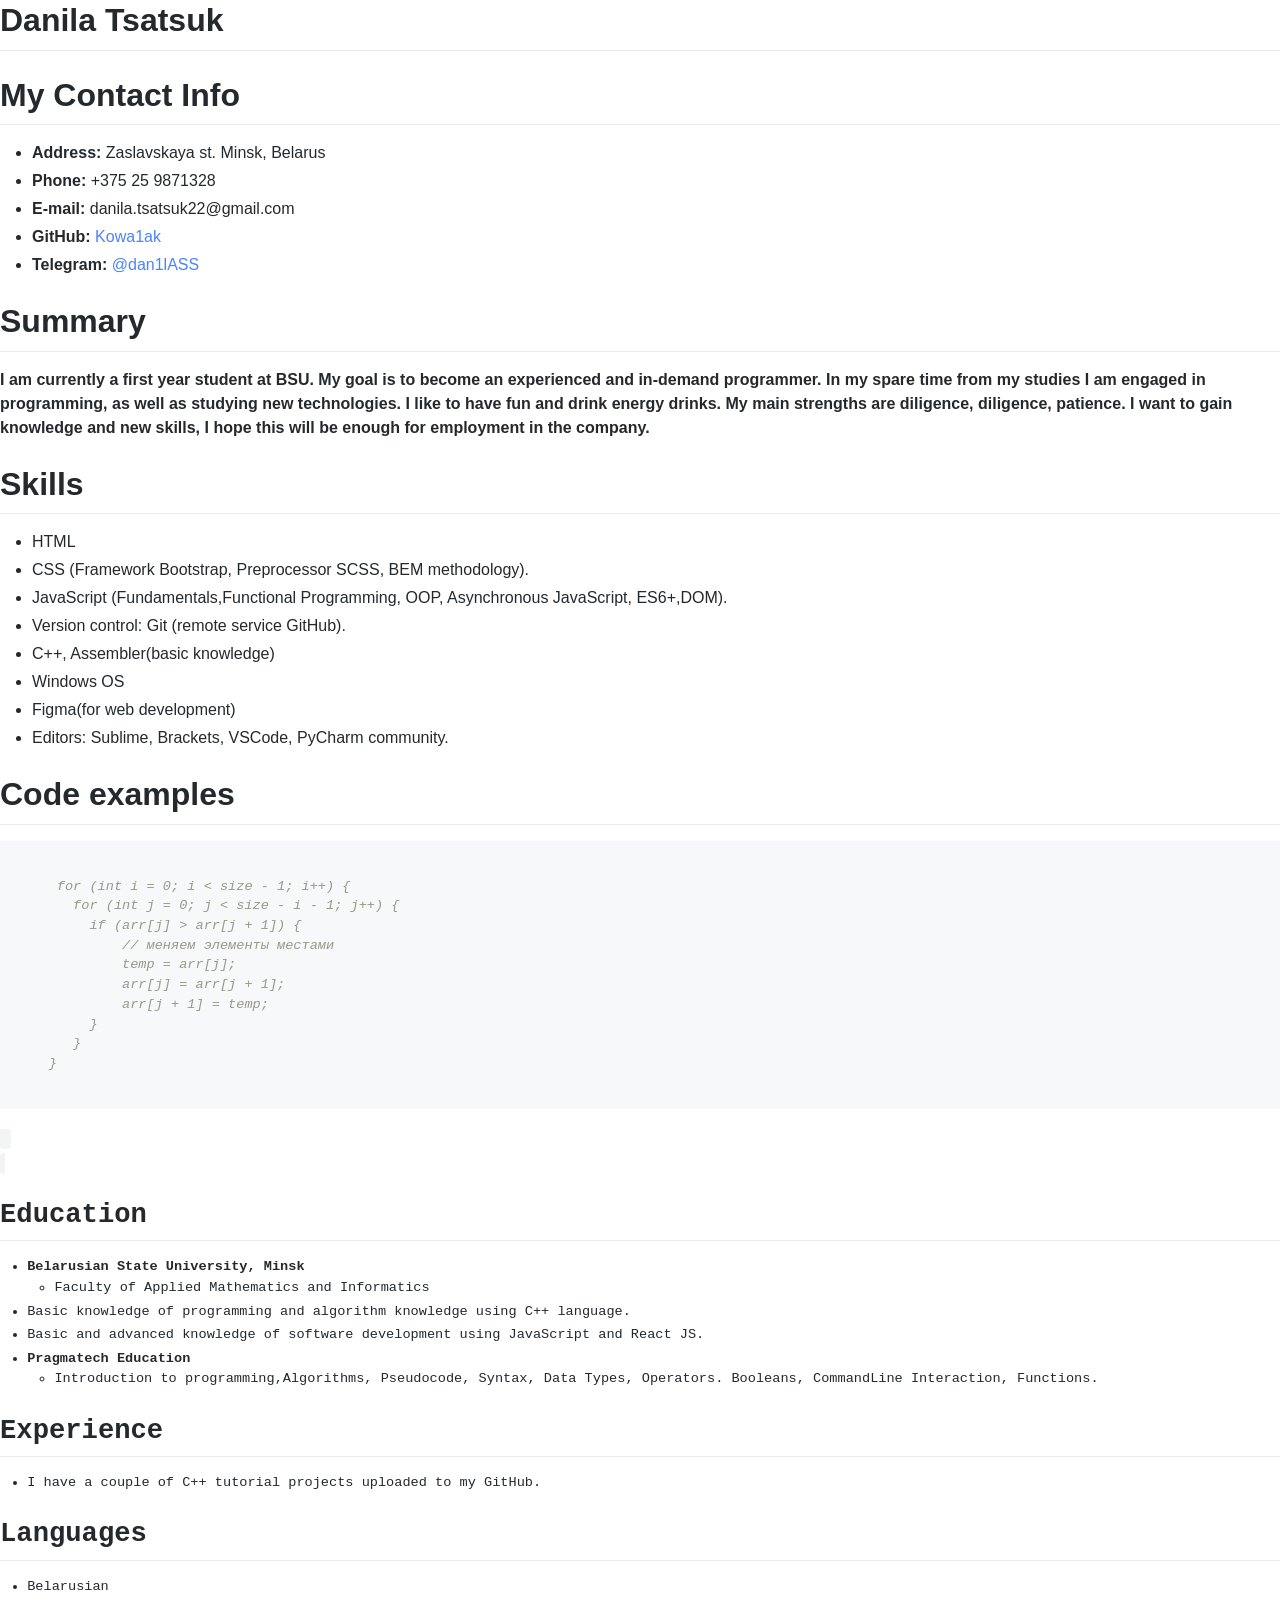
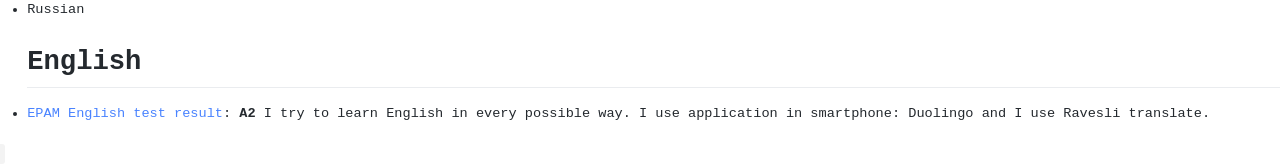
==== index.html @ 430b3710 "init init: start project" ====
<!DOCTYPE html>
<html lang="en-US">
  <head>
    <meta charset="UTF-8" />
    <meta http-equiv="X-UA-Compatible" content="IE=edge" />
    <meta name="viewport" content="width=device-width, initial-scale=1" />
    <title>ProjectCV</title>
    <link href="https://fonts.googleapis.com/css2?family=Arima:wght@100&family=Finlandica:wght@500&family=Gantari:wght@100&family=Gentium+Book+Plus:wght@700&family=Poppins:ital,wght@0,100;0,200;1,100&display=swap" rel="stylesheet">
    <link rel="stylesheet" href="../css/file.css" />
  </head>
  <body>
    <div class="markdown-body">
      
      <h1 id="elvin-yekayev">Danila Tsatsuk</h1>
      <div class="line"></div>
      <h1 id="my-contact-info">My Contact Info</h1>
      <div class="line"></div>

      <ul>
        <li><strong>Address:</strong> Zaslavskaya st. Minsk, Belarus</li>
        <li><strong>Phone:</strong> +375 25 9871328</li>
        <li>
          <strong>E-mail:</strong>
          danila.tsatsuk22@gmail.com
        </li>
        <li>
          <strong>GitHub:</strong>
          <a href="https://github.com/Kowa1ak" style="color: #4983ff">Kowa1ak</a>
        </li>
        <li>
          <strong>Telegram:</strong>
          <a href="https://t.me/dan1lASS" style="color: #4983ff">@dan1lASS</a>
        </li>
      </ul>

      <h1 id="summary">Summary</h1>
      <div class="line"></div>
      <p class="h4">
        I am currently a first year student at BSU. My goal is to become an
        experienced and in-demand programmer. In my spare time from my studies I
        am engaged in programming, as well as studying new technologies. I like
        to have fun and drink energy drinks. My main strengths are diligence,
        diligence, patience. I want to gain knowledge and new skills, I hope
        this will be enough for employment in the company.
      </p>

      <h1 id="skills">Skills</h1>
      <div class="line"></div>
      <ul>
        <li>HTML</li>
        <li>CSS (Framework Bootstrap, Preprocessor SCSS, BEM methodology).</li>
        <li>
          JavaScript (Fundamentals,Functional Programming, OOP, Asynchronous
          JavaScript, ES6+,DOM).
        </li>
        <li>Version control: Git (remote service GitHub).</li>
        <li>C++, Assembler(basic knowledge)</li>
        <li>Windows OS</li>
        <li>Figma(for web development)</li>
        <li>Editors: Sublime, Brackets, VSCode, PyCharm community.</li>
      </ul>

      <h1 id="code-examples">Code examples</h1>
      <div class="line"></div>
      <div class="language-js highlighter-rouge">
        <div class="highlight">
          <pre
            class="highlight"
          >
    <code>
    <span class="c1"> for (int i = 0; i < size - 1; i++) {</span>
    <span class="c1">   for (int j = 0; j < size - i - 1; j++) {</span>
    <span class="c1">     if (arr[j] > arr[j + 1]) { </span>
    <span class="c1">         // меняем элементы местами </span>
    <span class="c1">         temp = arr[j];</span>
    <span class="c1">         arr[j] = arr[j + 1];</span>
    <span class="c1">         arr[j + 1] = temp;</span>
    <span class="c1">     }</span> 
    <span class="c1">   }     </span> 
    <span class="c1">}</span>
        </div>
      </div>
      <h1 id="education">Education</h1>
      <div class="line"></div>

      <ul>
        <li>
          <strong>Belarusian State University, Minsk</strong>
          <ul>
            <li>Faculty of Applied Mathematics and Informatics</li>
          </ul>
        </li>
        <li>
              Basic knowledge of programming and algorithm knowledge using C++
              language.
         
        </li>
        <li>
         
            
          Basic and advanced knowledge of software development using JavaScript and React JS.
          
        </li>
        <li>
          <strong>Pragmatech Education</strong>
          <ul>
            <li>
              Introduction to programming,Algorithms, Pseudocode, Syntax, Data
              Types, Operators. Booleans, CommandLine Interaction, Functions.
            </li>
          </ul>
          
        </li>
      </ul>

      <h1 id="experience">Experience</h1>
      <div class="line"></div>

      <ul>
        <li>
          <p>
            I have a couple of C++ tutorial projects uploaded to my GitHub.
          </p>
        </li>
      </ul>

      <h1 id="languages">Languages</h1>
      <div class="line"></div>

      <ul>
        <li>Belarusian</li>
        <li>
          Russian
          <h1 id="english">English</h1>
        </li>
        <li>
          <a href="https://imgur.com/a/qCDkJoY"
          style="color: #4983ff">EPAM English test result</a
          >: <strong>A2</strong> I try to learn English in every possible way. I
          use application in smartphone: Duolingo and I use Ravesli translate.
        </li>
      </ul>
    </div>
  </body>
</html>
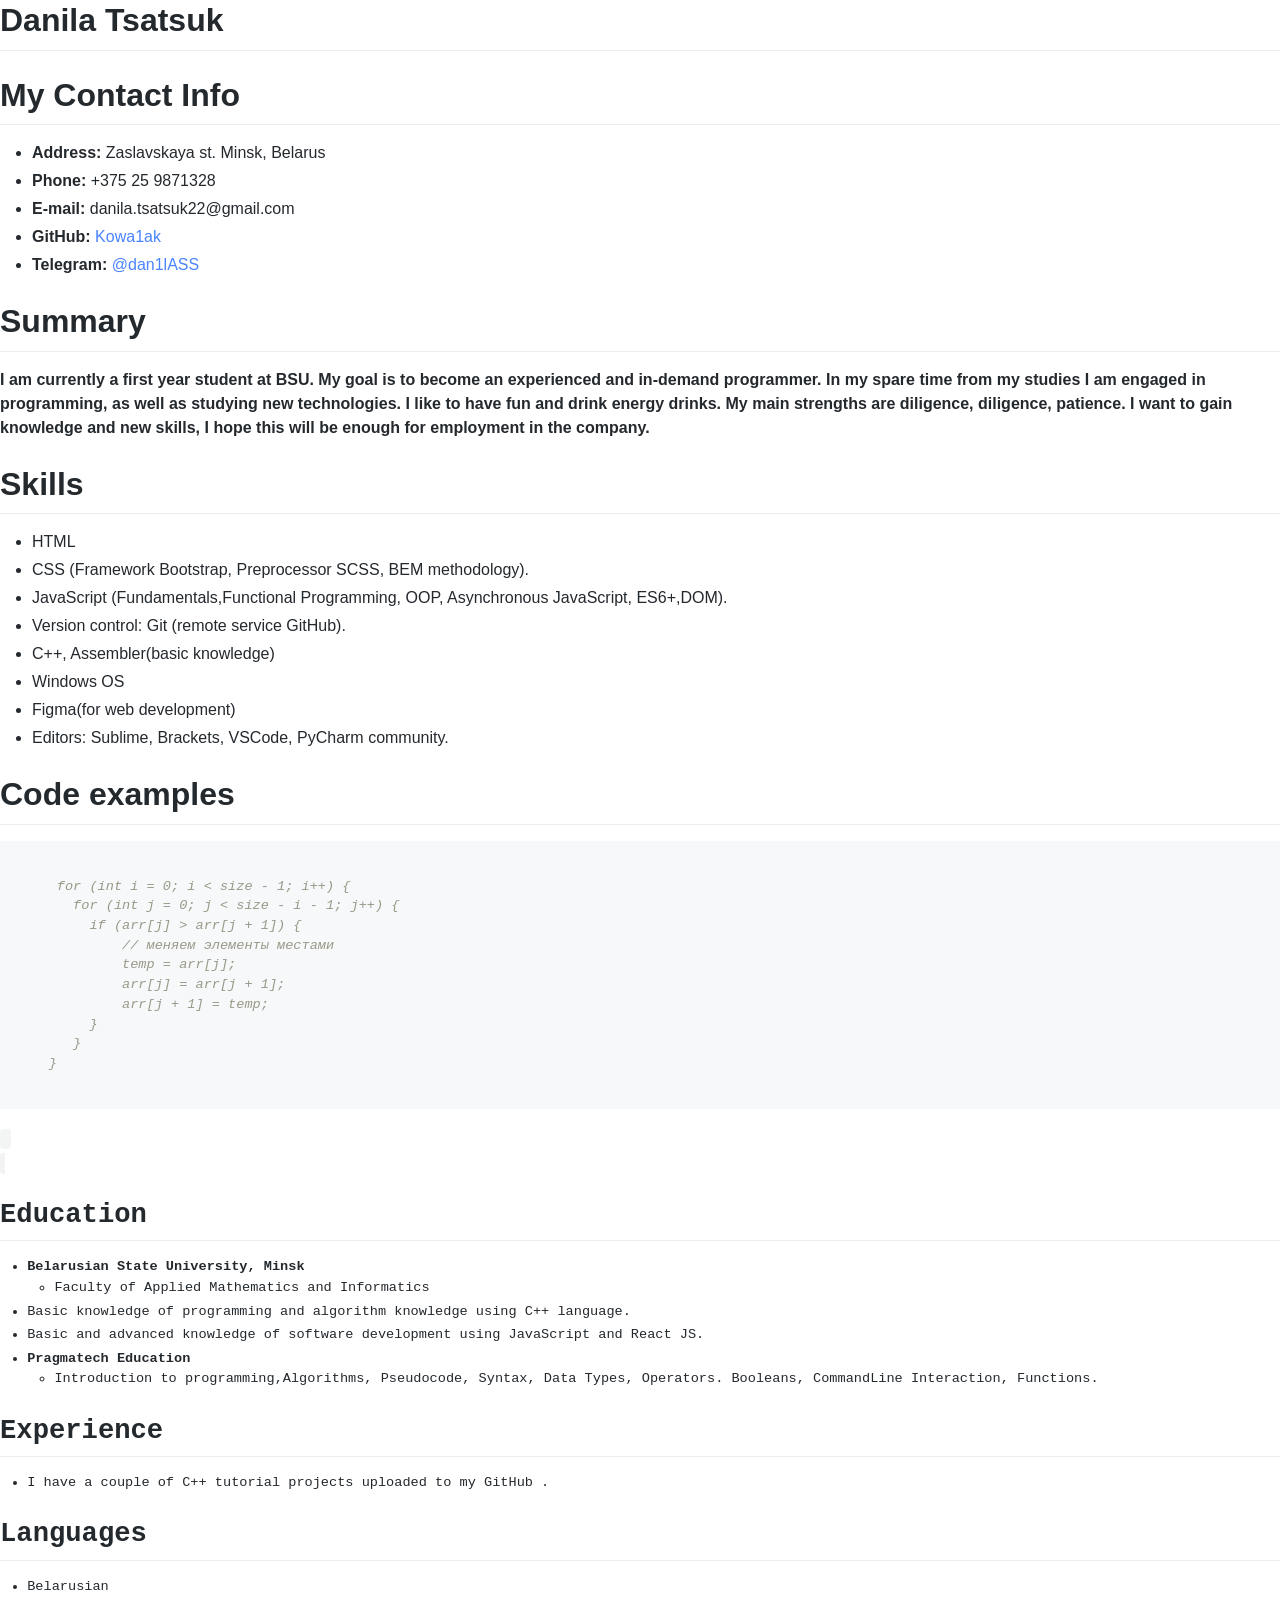
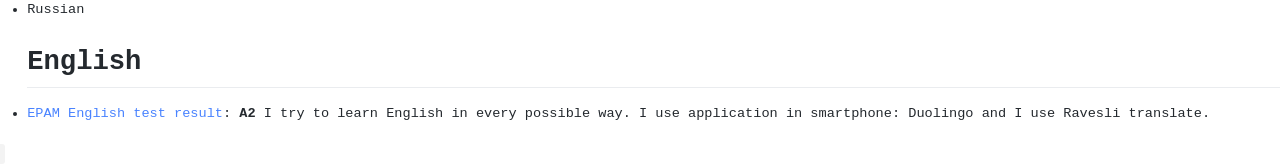
==== commit 11b0032b: "refactor refactor: did not add new functionality" ====
--- a/index.html
+++ b/index.html
@@ -119,7 +119,7 @@
       <ul>
         <li>
           <p>
-            I have a couple of C++ tutorial projects uploaded to my GitHub.
+            I have a couple of C++ tutorial projects uploaded to my GitHub .
           </p>
         </li>
       </ul>
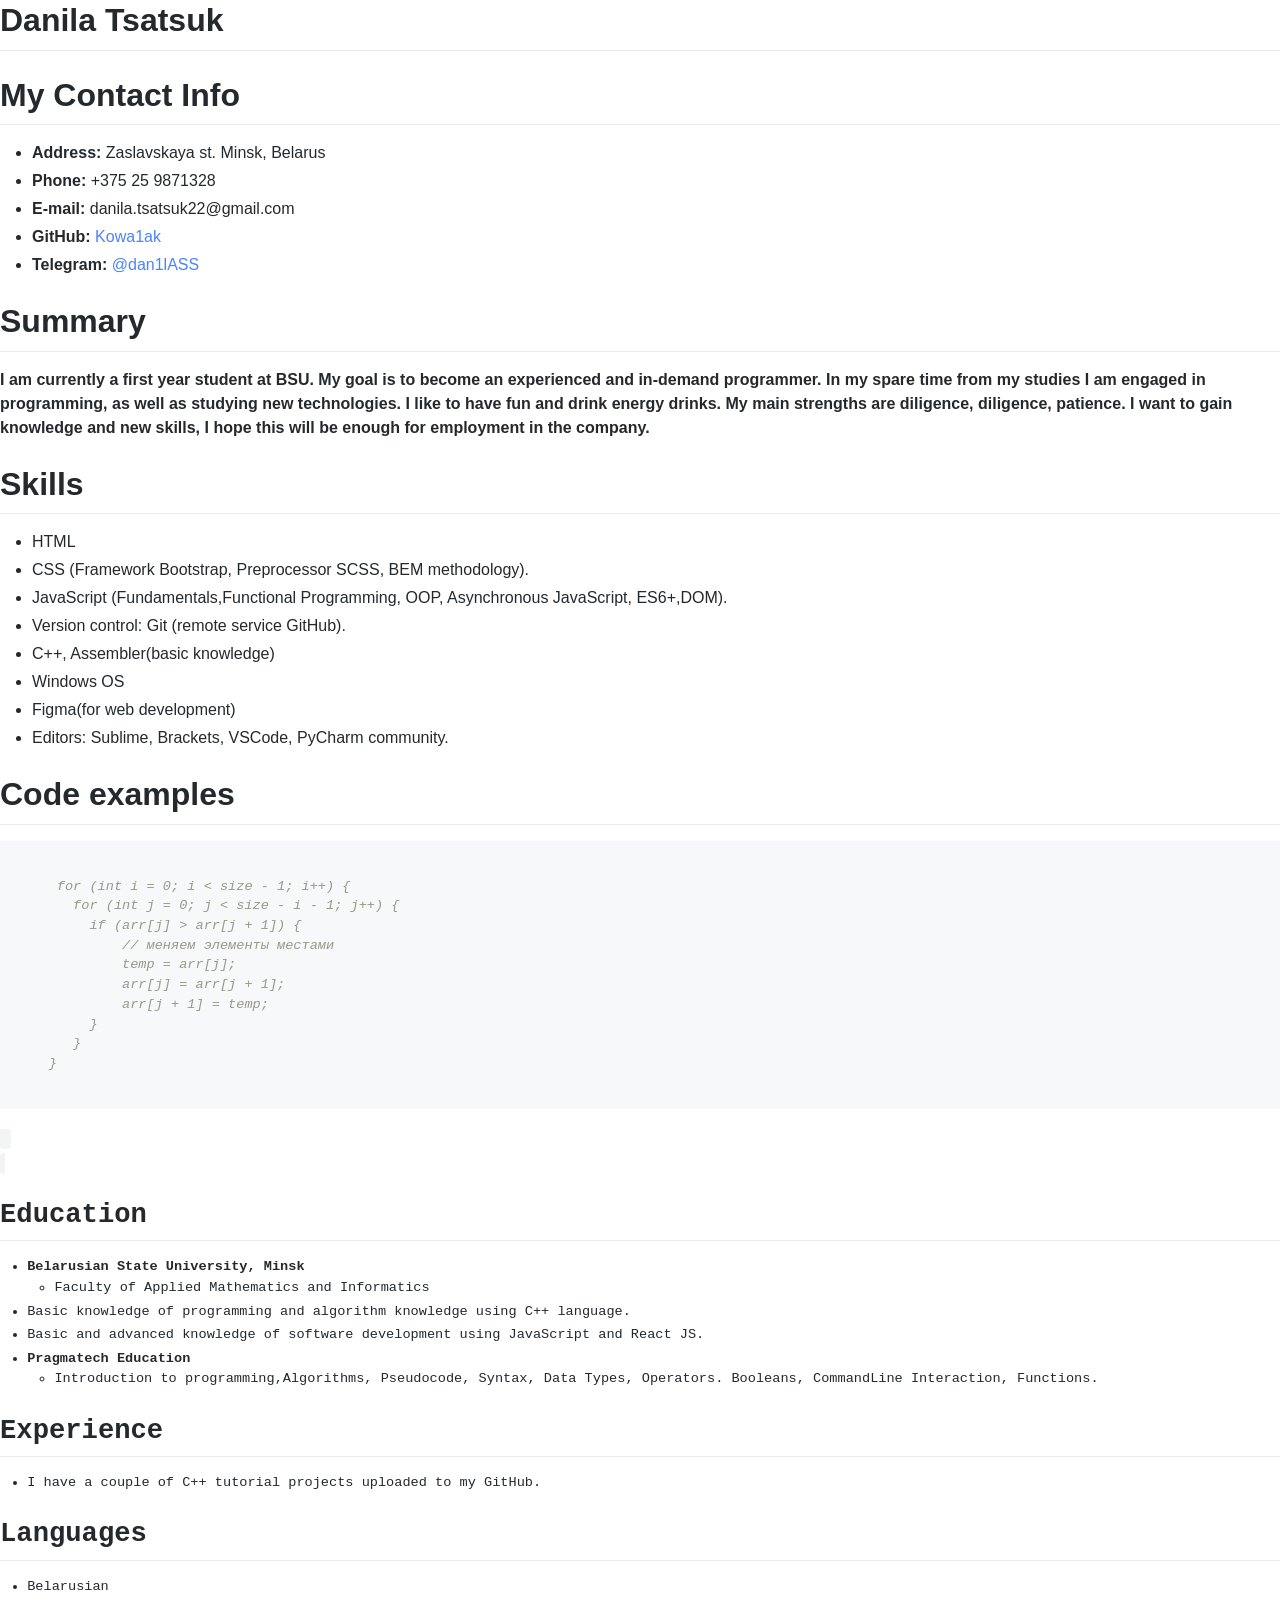
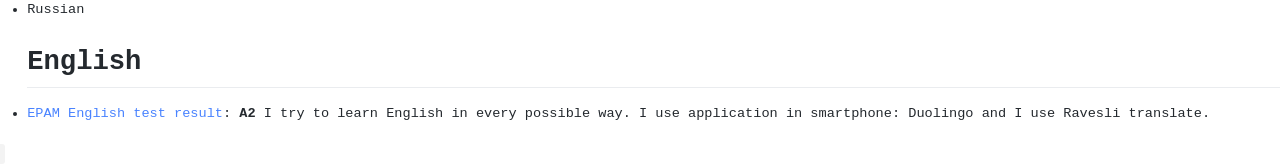
==== commit 0e78364a: "docs docs: corrected grammatical errors" ====
--- a/index.html
+++ b/index.html
@@ -119,7 +119,7 @@
       <ul>
         <li>
           <p>
-            I have a couple of C++ tutorial projects uploaded to my GitHub .
+            I have a couple of C++ tutorial projects uploaded to my GitHub.
           </p>
         </li>
       </ul>
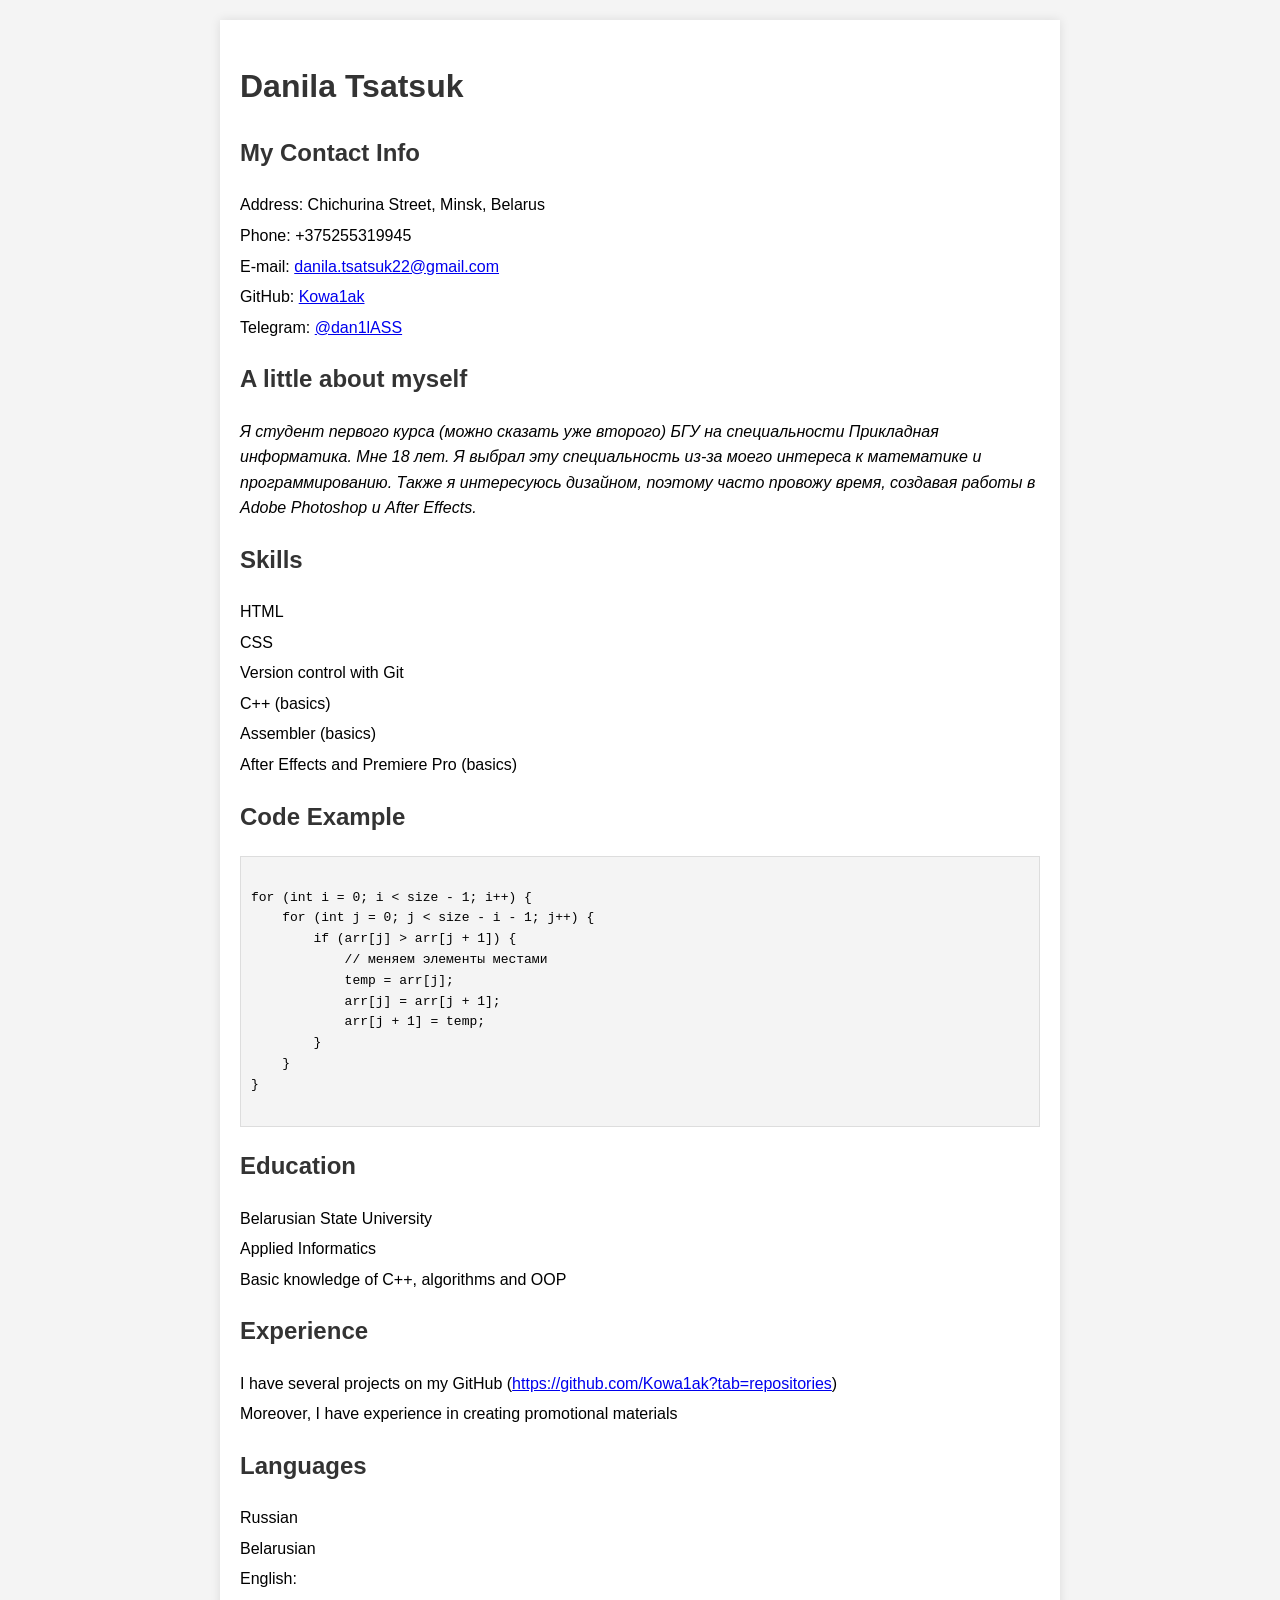
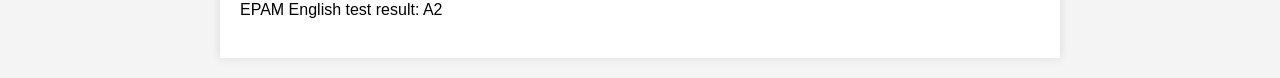
==== commit 99490752: "feat: add basic page layout" ====
--- a/index.html
+++ b/index.html
@@ -1,145 +1,104 @@
-<!DOCTYPE html>
-<html lang="en-US">
-  <head>
-    <meta charset="UTF-8" />
-    <meta http-equiv="X-UA-Compatible" content="IE=edge" />
-    <meta name="viewport" content="width=device-width, initial-scale=1" />
-    <title>ProjectCV</title>
-    <link href="https://fonts.googleapis.com/css2?family=Arima:wght@100&family=Finlandica:wght@500&family=Gantari:wght@100&family=Gentium+Book+Plus:wght@700&family=Poppins:ital,wght@0,100;0,200;1,100&display=swap" rel="stylesheet">
-    <link rel="stylesheet" href="../css/file.css" />
-  </head>
-  <body>
-    <div class="markdown-body">
-      
-      <h1 id="elvin-yekayev">Danila Tsatsuk</h1>
-      <div class="line"></div>
-      <h1 id="my-contact-info">My Contact Info</h1>
-      <div class="line"></div>
-
-      <ul>
-        <li><strong>Address:</strong> Zaslavskaya st. Minsk, Belarus</li>
-        <li><strong>Phone:</strong> +375 25 9871328</li>
-        <li>
-          <strong>E-mail:</strong>
-          danila.tsatsuk22@gmail.com
-        </li>
-        <li>
-          <strong>GitHub:</strong>
-          <a href="https://github.com/Kowa1ak" style="color: #4983ff">Kowa1ak</a>
-        </li>
-        <li>
-          <strong>Telegram:</strong>
-          <a href="https://t.me/dan1lASS" style="color: #4983ff">@dan1lASS</a>
-        </li>
-      </ul>
-
-      <h1 id="summary">Summary</h1>
-      <div class="line"></div>
-      <p class="h4">
-        I am currently a first year student at BSU. My goal is to become an
-        experienced and in-demand programmer. In my spare time from my studies I
-        am engaged in programming, as well as studying new technologies. I like
-        to have fun and drink energy drinks. My main strengths are diligence,
-        diligence, patience. I want to gain knowledge and new skills, I hope
-        this will be enough for employment in the company.
-      </p>
-
-      <h1 id="skills">Skills</h1>
-      <div class="line"></div>
-      <ul>
-        <li>HTML</li>
-        <li>CSS (Framework Bootstrap, Preprocessor SCSS, BEM methodology).</li>
-        <li>
-          JavaScript (Fundamentals,Functional Programming, OOP, Asynchronous
-          JavaScript, ES6+,DOM).
-        </li>
-        <li>Version control: Git (remote service GitHub).</li>
-        <li>C++, Assembler(basic knowledge)</li>
-        <li>Windows OS</li>
-        <li>Figma(for web development)</li>
-        <li>Editors: Sublime, Brackets, VSCode, PyCharm community.</li>
-      </ul>
-
-      <h1 id="code-examples">Code examples</h1>
-      <div class="line"></div>
-      <div class="language-js highlighter-rouge">
-        <div class="highlight">
-          <pre
-            class="highlight"
-          >
-    <code>
-    <span class="c1"> for (int i = 0; i < size - 1; i++) {</span>
-    <span class="c1">   for (int j = 0; j < size - i - 1; j++) {</span>
-    <span class="c1">     if (arr[j] > arr[j + 1]) { </span>
-    <span class="c1">         // меняем элементы местами </span>
-    <span class="c1">         temp = arr[j];</span>
-    <span class="c1">         arr[j] = arr[j + 1];</span>
-    <span class="c1">         arr[j + 1] = temp;</span>
-    <span class="c1">     }</span> 
-    <span class="c1">   }     </span> 
-    <span class="c1">}</span>
-        </div>
-      </div>
-      <h1 id="education">Education</h1>
-      <div class="line"></div>
-
-      <ul>
-        <li>
-          <strong>Belarusian State University, Minsk</strong>
-          <ul>
-            <li>Faculty of Applied Mathematics and Informatics</li>
-          </ul>
-        </li>
-        <li>
-              Basic knowledge of programming and algorithm knowledge using C++
-              language.
-         
-        </li>
-        <li>
-         
-            
-          Basic and advanced knowledge of software development using JavaScript and React JS.
-          
-        </li>
-        <li>
-          <strong>Pragmatech Education</strong>
-          <ul>
-            <li>
-              Introduction to programming,Algorithms, Pseudocode, Syntax, Data
-              Types, Operators. Booleans, CommandLine Interaction, Functions.
-            </li>
-          </ul>
-          
-        </li>
-      </ul>
-
-      <h1 id="experience">Experience</h1>
-      <div class="line"></div>
-
-      <ul>
-        <li>
-          <p>
-            I have a couple of C++ tutorial projects uploaded to my GitHub.
-          </p>
-        </li>
-      </ul>
-
-      <h1 id="languages">Languages</h1>
-      <div class="line"></div>
-
-      <ul>
-        <li>Belarusian</li>
-        <li>
-          Russian
-          <h1 id="english">English</h1>
-        </li>
-        <li>
-          <a href="https://imgur.com/a/qCDkJoY"
-          style="color: #4983ff">EPAM English test result</a
-          >: <strong>A2</strong> I try to learn English in every possible way. I
-          use application in smartphone: Duolingo and I use Ravesli translate.
-        </li>
-      </ul>
-    </div>
-  </body>
-</html>
+<!DOCTYPE html>
+<html lang="ru">
+  <head>
+    <meta charset="UTF-8" />
+    <meta name="viewport" content="width=device-width, initial-scale=1.0" />
+    <link rel="stylesheet" href="style.css" />
+    <title>Danila Tsatsuk</title>
+  </head>
+  <body>
+    <div class="container">
+      <h1>Danila Tsatsuk</h1>
+
+      <h2>My Contact Info</h2>
+      <ul>
+        <li>Address: Chichurina Street, Minsk, Belarus</li>
+        <li>Phone: +375255319945</li>
+        <li>
+          E-mail:
+          <a href="mailto:danila.tsatsuk22@gmail.com"
+            >danila.tsatsuk22@gmail.com</a
+          >
+        </li>
+        <li>
+          GitHub:
+          <a href="https://github.com/Kowa1ak" target="_blank">Kowa1ak</a>
+        </li>
+        <li>
+          Telegram:
+          <a href="https://t.me/dan1lASS" target="_blank">@dan1lASS</a>
+        </li>
+      </ul>
+
+      <h2>A little about myself</h2>
+      <p>
+        <i
+          >Я студент первого курса (можно сказать уже второго) БГУ на
+          специальности Прикладная информатика. Мне 18 лет. Я выбрал эту
+          специальность из-за моего интереса к математике и программированию.
+          Также я интересуюсь дизайном, поэтому часто провожу время, создавая
+          работы в Adobe Photoshop и After Effects.</i
+        >
+      </p>
+
+      <h2>Skills</h2>
+      <ul>
+        <li>HTML</li>
+        <li>CSS</li>
+        <li>Version control with Git</li>
+        <li>C++ (basics)</li>
+        <li>Assembler (basics)</li>
+        <li>After Effects and Premiere Pro (basics)</li>
+      </ul>
+
+      <h2>Code Example</h2>
+      <pre><code>
+for (int i = 0; i < size - 1; i++) {
+    for (int j = 0; j < size - i - 1; j++) {
+        if (arr[j] > arr[j + 1]) {
+            // меняем элементы местами
+            temp = arr[j];
+            arr[j] = arr[j + 1];
+            arr[j + 1] = temp;
+        }
+    }
+}
+    </code></pre>
+
+      <h2>Education</h2>
+      <ul>
+        <li>
+          Belarusian State University
+          <ul>
+            <li>Applied Informatics</li>
+          </ul>
+        </li>
+        <li>Basic knowledge of C++, algorithms and OOP</li>
+      </ul>
+
+      <h2>Experience</h2>
+      <ul>
+        <li>
+          I have several projects on my GitHub (<a
+            href="https://github.com/Kowa1ak?tab=repositories"
+            target="_blank"
+            >https://github.com/Kowa1ak?tab=repositories</a
+          >)
+        </li>
+        <li>Moreover, I have experience in creating promotional materials</li>
+      </ul>
+
+      <h2>Languages</h2>
+      <ul>
+        <li>Russian</li>
+        <li>Belarusian</li>
+        <li>
+          English:
+          <ul>
+            <li>EPAM English test result: A2</li>
+          </ul>
+        </li>
+      </ul>
+    </div>
+  </body>
+</html>
--- a/style.css
+++ b/style.css
@@ -0,0 +1,31 @@
+body {
+    font-family: Arial, sans-serif;
+    line-height: 1.6;
+    margin: 0;
+    padding: 20px;
+    background-color: #f4f4f4;
+  }
+  .container {
+    max-width: 800px;
+    margin: 0 auto;
+    background: #fff;
+    padding: 20px;
+    box-shadow: 0 0 10px rgba(0, 0, 0, 0.1);
+  }
+  h1,
+  h2 {
+    color: #333;
+  }
+  ul {
+    list-style: none;
+    padding: 0;
+  }
+  ul li {
+    margin: 5px 0;
+  }
+  pre {
+    background: #f4f4f4;
+    padding: 10px;
+    border: 1px solid #ddd;
+    overflow-x: auto;
+  }
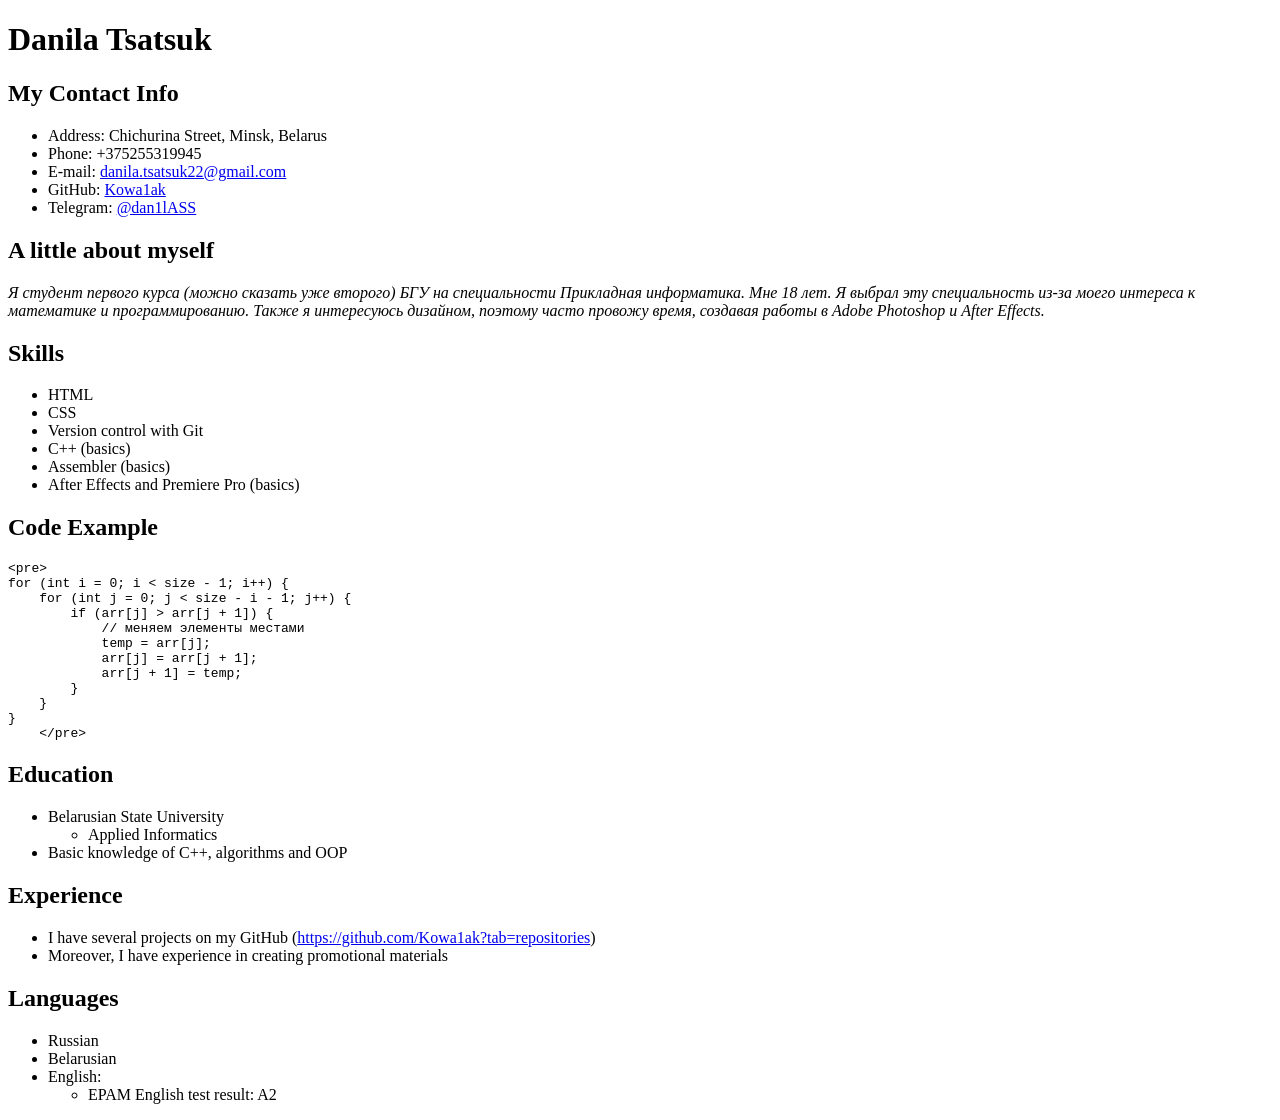
==== commit b3f08984: "fix: tags are named correctly" ====
--- a/index.html
+++ b/index.html
@@ -1,61 +1,43 @@
 <!DOCTYPE html>
 <html lang="ru">
-  <head>
-    <meta charset="UTF-8" />
-    <meta name="viewport" content="width=device-width, initial-scale=1.0" />
-    <link rel="stylesheet" href="style.css" />
+<head>
+    <meta charset="UTF-8">
+    <meta name="viewport" content="width=device-width, initial-scale=1.0">
     <title>Danila Tsatsuk</title>
-  </head>
-  <body>
-    <div class="container">
-      <h1>Danila Tsatsuk</h1>
+    <link rel="stylesheet" href="styles.css">
+</head>
+<body>
 
-      <h2>My Contact Info</h2>
-      <ul>
+<div class="container">
+    <h1>Danila Tsatsuk</h1>
+    
+    <h2>My Contact Info</h2>
+    <ul>
         <li>Address: Chichurina Street, Minsk, Belarus</li>
         <li>Phone: +375255319945</li>
-        <li>
-          E-mail:
-          <a href="mailto:danila.tsatsuk22@gmail.com"
-            >danila.tsatsuk22@gmail.com</a
-          >
-        </li>
-        <li>
-          GitHub:
-          <a href="https://github.com/Kowa1ak" target="_blank">Kowa1ak</a>
-        </li>
-        <li>
-          Telegram:
-          <a href="https://t.me/dan1lASS" target="_blank">@dan1lASS</a>
-        </li>
-      </ul>
+        <li>E-mail: <a href="mailto:danila.tsatsuk22@gmail.com">danila.tsatsuk22@gmail.com</a></li>
+        <li>GitHub: <a href="https://github.com/Kowa1ak" target="_blank">Kowa1ak</a></li>
+        <li>Telegram: <a href="https://t.me/dan1lASS" target="_blank">@dan1lASS</a></li>
+    </ul>
 
-      <h2>A little about myself</h2>
-      <p>
-        <i
-          >Я студент первого курса (можно сказать уже второго) БГУ на
-          специальности Прикладная информатика. Мне 18 лет. Я выбрал эту
-          специальность из-за моего интереса к математике и программированию.
-          Также я интересуюсь дизайном, поэтому часто провожу время, создавая
-          работы в Adobe Photoshop и After Effects.</i
-        >
-      </p>
+    <h2>A little about myself</h2>
+    <p><i>Я студент первого курса (можно сказать уже второго) БГУ на специальности Прикладная информатика. Мне 18 лет. Я выбрал эту специальность из-за моего интереса к математике и программированию. Также я интересуюсь дизайном, поэтому часто провожу время, создавая работы в Adobe Photoshop и After Effects.</i></p>
 
-      <h2>Skills</h2>
-      <ul>
+    <h2>Skills</h2>
+    <ul>
         <li>HTML</li>
         <li>CSS</li>
         <li>Version control with Git</li>
         <li>C++ (basics)</li>
         <li>Assembler (basics)</li>
         <li>After Effects and Premiere Pro (basics)</li>
-      </ul>
+    </ul>
 
-      <h2>Code Example</h2>
-      <pre><code>
-for (int i = 0; i < size - 1; i++) {
-    for (int j = 0; j < size - i - 1; j++) {
-        if (arr[j] > arr[j + 1]) {
+    <h2>Code Example</h2>
+    <pre><code>&lt;pre&gt;
+for (int i = 0; i &lt; size - 1; i++) {
+    for (int j = 0; j &lt; size - i - 1; j++) {
+        if (arr[j] &gt; arr[j + 1]) {
             // меняем элементы местами
             temp = arr[j];
             arr[j] = arr[j + 1];
@@ -63,42 +45,35 @@
         }
     }
 }
-    </code></pre>
+    &lt;/pre&gt;</code></pre>
 
-      <h2>Education</h2>
-      <ul>
-        <li>
-          Belarusian State University
-          <ul>
-            <li>Applied Informatics</li>
-          </ul>
+    <h2>Education</h2>
+    <ul>
+        <li>Belarusian State University
+            <ul>
+                <li>Applied Informatics</li>
+            </ul>
         </li>
         <li>Basic knowledge of C++, algorithms and OOP</li>
-      </ul>
+    </ul>
 
-      <h2>Experience</h2>
-      <ul>
-        <li>
-          I have several projects on my GitHub (<a
-            href="https://github.com/Kowa1ak?tab=repositories"
-            target="_blank"
-            >https://github.com/Kowa1ak?tab=repositories</a
-          >)
-        </li>
+    <h2>Experience</h2>
+    <ul>
+        <li>I have several projects on my GitHub (<a href="https://github.com/Kowa1ak?tab=repositories" target="_blank">https://github.com/Kowa1ak?tab=repositories</a>)</li>
         <li>Moreover, I have experience in creating promotional materials</li>
-      </ul>
+    </ul>
 
-      <h2>Languages</h2>
-      <ul>
+    <h2>Languages</h2>
+    <ul>
         <li>Russian</li>
         <li>Belarusian</li>
-        <li>
-          English:
-          <ul>
-            <li>EPAM English test result: A2</li>
-          </ul>
+        <li>English:
+            <ul>
+                <li>EPAM English test result: A2</li>
+            </ul>
         </li>
-      </ul>
-    </div>
-  </body>
+    </ul>
+</div>
+
+</body>
 </html>
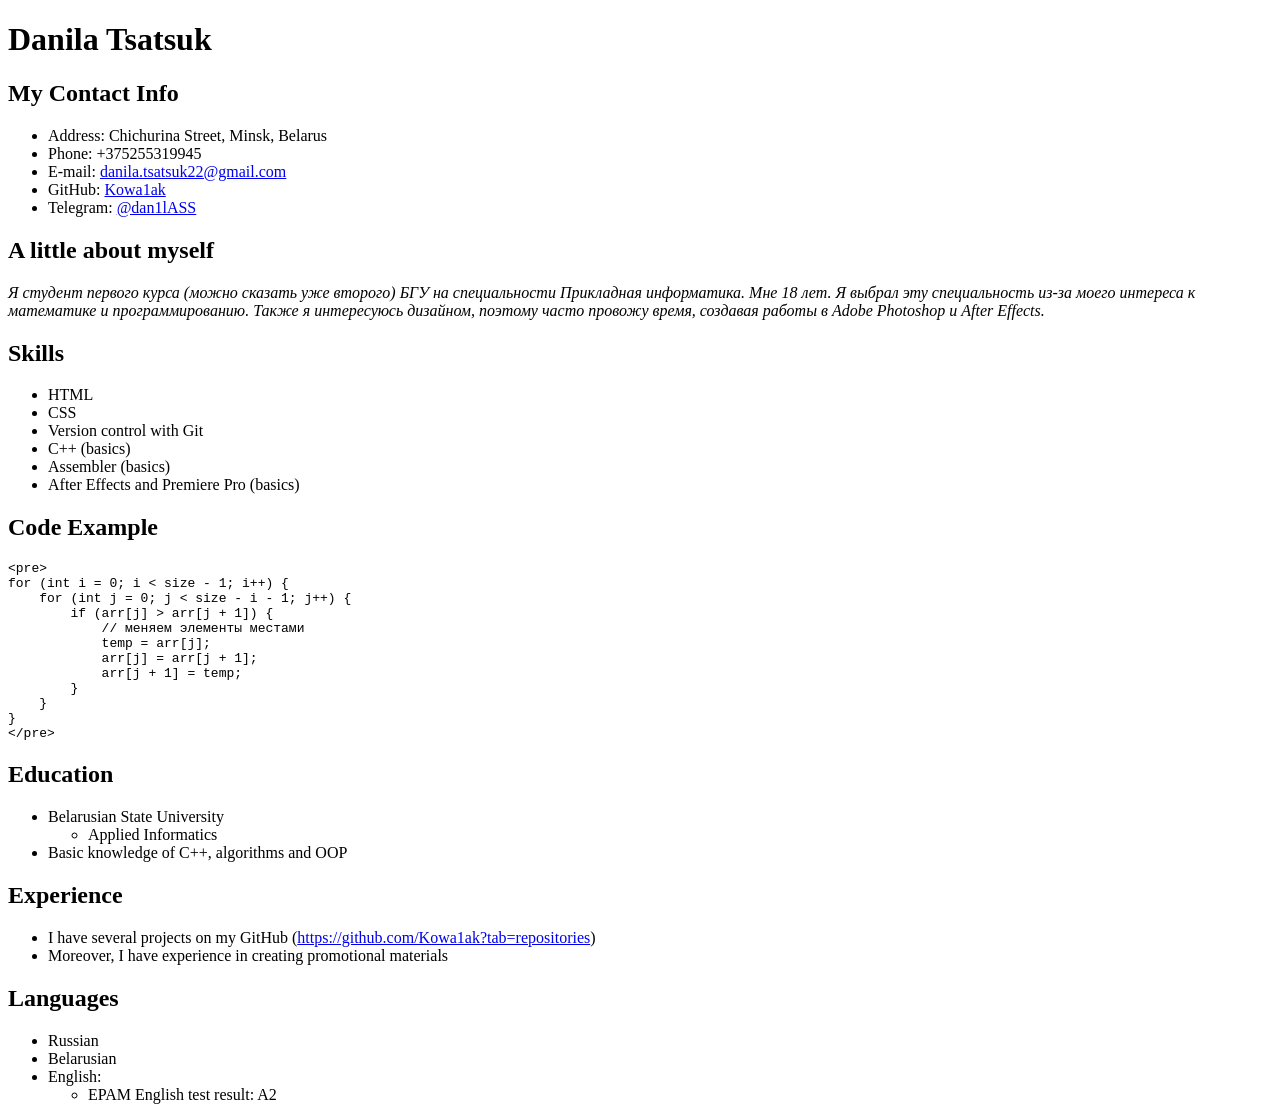
==== commit e57ce3d9: "fix: deleted the spaces" ====
--- a/index.html
+++ b/index.html
@@ -7,10 +7,8 @@
     <link rel="stylesheet" href="styles.css">
 </head>
 <body>
-
 <div class="container">
     <h1>Danila Tsatsuk</h1>
-    
     <h2>My Contact Info</h2>
     <ul>
         <li>Address: Chichurina Street, Minsk, Belarus</li>
@@ -19,10 +17,8 @@
         <li>GitHub: <a href="https://github.com/Kowa1ak" target="_blank">Kowa1ak</a></li>
         <li>Telegram: <a href="https://t.me/dan1lASS" target="_blank">@dan1lASS</a></li>
     </ul>
-
     <h2>A little about myself</h2>
     <p><i>Я студент первого курса (можно сказать уже второго) БГУ на специальности Прикладная информатика. Мне 18 лет. Я выбрал эту специальность из-за моего интереса к математике и программированию. Также я интересуюсь дизайном, поэтому часто провожу время, создавая работы в Adobe Photoshop и After Effects.</i></p>
-
     <h2>Skills</h2>
     <ul>
         <li>HTML</li>
@@ -32,7 +28,6 @@
         <li>Assembler (basics)</li>
         <li>After Effects and Premiere Pro (basics)</li>
     </ul>
-
     <h2>Code Example</h2>
     <pre><code>&lt;pre&gt;
 for (int i = 0; i &lt; size - 1; i++) {
@@ -45,8 +40,7 @@
         }
     }
 }
-    &lt;/pre&gt;</code></pre>
-
+&lt;/pre&gt;</code></pre>
     <h2>Education</h2>
     <ul>
         <li>Belarusian State University
@@ -56,13 +50,11 @@
         </li>
         <li>Basic knowledge of C++, algorithms and OOP</li>
     </ul>
-
     <h2>Experience</h2>
     <ul>
         <li>I have several projects on my GitHub (<a href="https://github.com/Kowa1ak?tab=repositories" target="_blank">https://github.com/Kowa1ak?tab=repositories</a>)</li>
         <li>Moreover, I have experience in creating promotional materials</li>
     </ul>
-
     <h2>Languages</h2>
     <ul>
         <li>Russian</li>
@@ -74,6 +66,5 @@
         </li>
     </ul>
 </div>
-
 </body>
 </html>
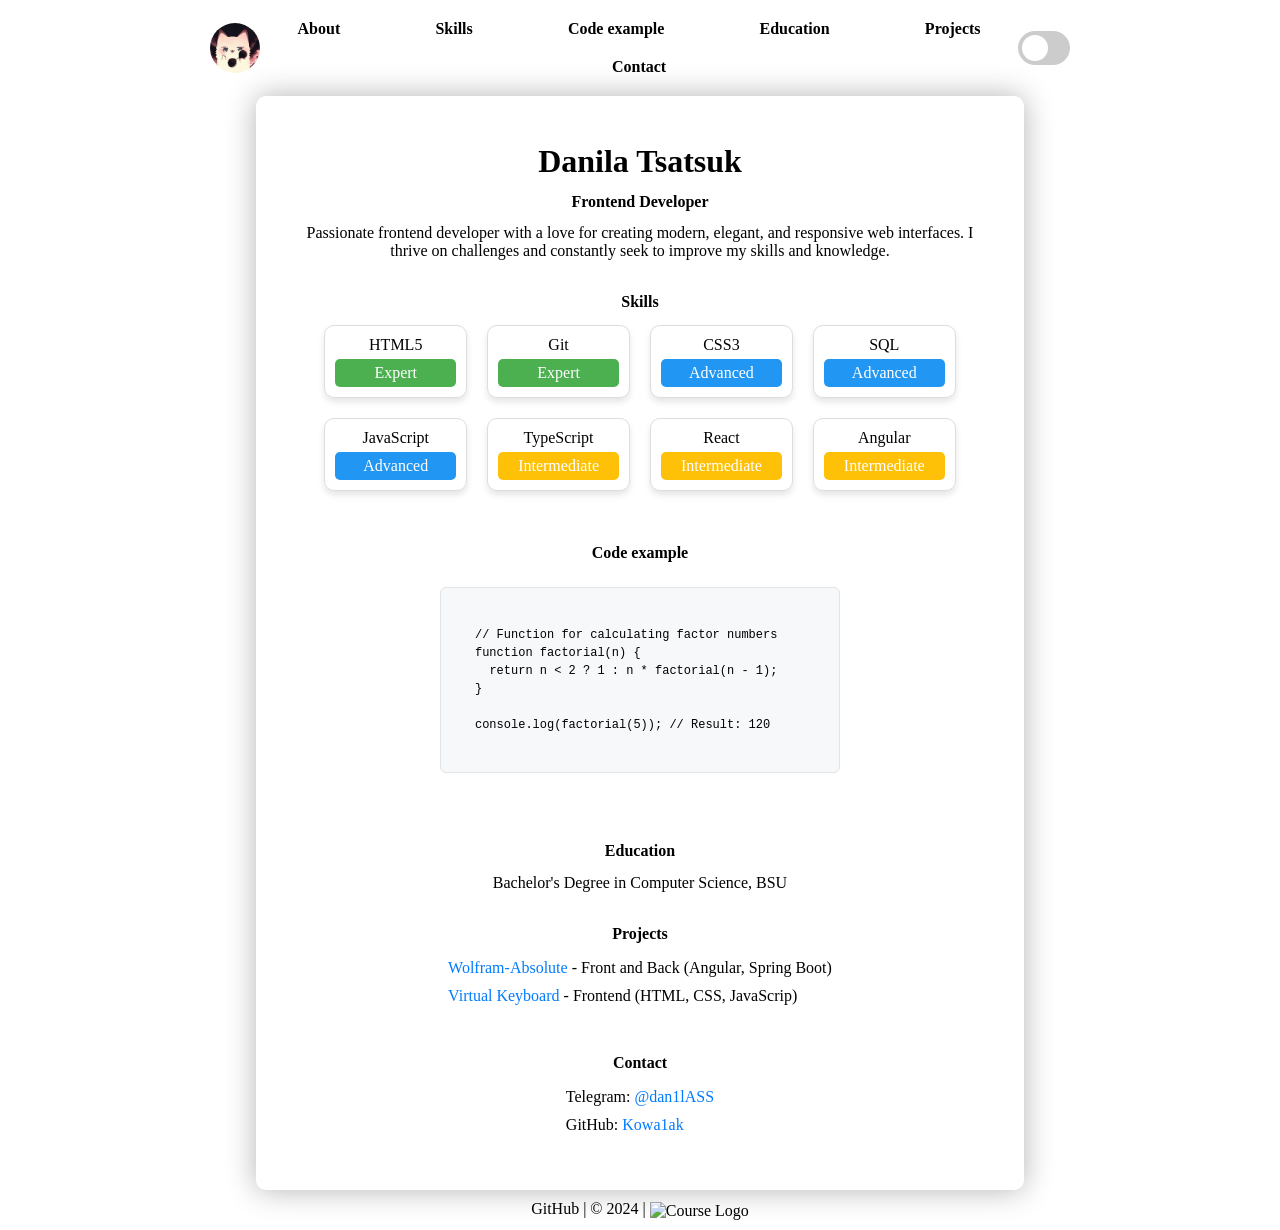
==== commit 66c11068: "feat: added page layout" ====
--- a/index.html
+++ b/index.html
@@ -1,70 +1,131 @@
 <!DOCTYPE html>
-<html lang="ru">
-<head>
-    <meta charset="UTF-8">
-    <meta name="viewport" content="width=device-width, initial-scale=1.0">
-    <title>Danila Tsatsuk</title>
-    <link rel="stylesheet" href="styles.css">
-</head>
-<body>
-<div class="container">
-    <h1>Danila Tsatsuk</h1>
-    <h2>My Contact Info</h2>
-    <ul>
-        <li>Address: Chichurina Street, Minsk, Belarus</li>
-        <li>Phone: +375255319945</li>
-        <li>E-mail: <a href="mailto:danila.tsatsuk22@gmail.com">danila.tsatsuk22@gmail.com</a></li>
-        <li>GitHub: <a href="https://github.com/Kowa1ak" target="_blank">Kowa1ak</a></li>
-        <li>Telegram: <a href="https://t.me/dan1lASS" target="_blank">@dan1lASS</a></li>
-    </ul>
-    <h2>A little about myself</h2>
-    <p><i>Я студент первого курса (можно сказать уже второго) БГУ на специальности Прикладная информатика. Мне 18 лет. Я выбрал эту специальность из-за моего интереса к математике и программированию. Также я интересуюсь дизайном, поэтому часто провожу время, создавая работы в Adobe Photoshop и After Effects.</i></p>
-    <h2>Skills</h2>
-    <ul>
-        <li>HTML</li>
-        <li>CSS</li>
-        <li>Version control with Git</li>
-        <li>C++ (basics)</li>
-        <li>Assembler (basics)</li>
-        <li>After Effects and Premiere Pro (basics)</li>
-    </ul>
-    <h2>Code Example</h2>
-    <pre><code>&lt;pre&gt;
-for (int i = 0; i &lt; size - 1; i++) {
-    for (int j = 0; j &lt; size - i - 1; j++) {
-        if (arr[j] &gt; arr[j + 1]) {
-            // меняем элементы местами
-            temp = arr[j];
-            arr[j] = arr[j + 1];
-            arr[j + 1] = temp;
-        }
-    }
-}
-&lt;/pre&gt;</code></pre>
-    <h2>Education</h2>
-    <ul>
-        <li>Belarusian State University
-            <ul>
-                <li>Applied Informatics</li>
-            </ul>
-        </li>
-        <li>Basic knowledge of C++, algorithms and OOP</li>
-    </ul>
-    <h2>Experience</h2>
-    <ul>
-        <li>I have several projects on my GitHub (<a href="https://github.com/Kowa1ak?tab=repositories" target="_blank">https://github.com/Kowa1ak?tab=repositories</a>)</li>
-        <li>Moreover, I have experience in creating promotional materials</li>
-    </ul>
-    <h2>Languages</h2>
-    <ul>
-        <li>Russian</li>
-        <li>Belarusian</li>
-        <li>English:
-            <ul>
-                <li>EPAM English test result: A2</li>
-            </ul>
-        </li>
-    </ul>
-</div>
-</body>
+<html lang="en">
+  <head>
+    <meta charset="UTF-8" />
+    <meta name="viewport" content="width=device-width, initial-scale=1.0" />
+    <title>Frontend Developer CV</title>
+    <link rel="stylesheet" href="style.css" />
+  </head>
+  <body>
+    <header>
+      <img src="img/gojoart-scale-4_00x.jpg" alt="Avatar" srcset="" />
+      <nav>
+        <ul>
+          <li><a href="#about">About</a></li>
+          <li><a href="#skills">Skills</a></li>
+          <li><a href="#code-example">Code example</a></li>
+          <li><a href="#education">Education</a></li>
+          <li><a href="#projects">Projects</a></li>
+          <li><a href="#contact">Contact</a></li>
+        </ul>
+      </nav>
+      <label class="theme-switcher">
+        <input type="checkbox" id="theme-toggle" />
+        <span class="slider round"></span>
+      </label>
+    </header>
+    <main>
+      <section id="about">
+        <h1>Danila Tsatsuk</h1>
+        <h2>Frontend Developer</h2>
+        <p>
+          Passionate frontend developer with a love for creating modern,
+          elegant, and responsive web interfaces. I thrive on challenges and
+          constantly seek to improve my skills and knowledge.
+        </p>
+      </section>
+
+      <section id="skills">
+        <h2>Skills</h2>
+        <div class="skills-container">
+          <div class="skill">
+            <p>HTML5</p>
+            <div class="skill-level expert">Expert</div>
+          </div>
+          <div class="skill">
+            <p>Git</p>
+            <div class="skill-level expert">Expert</div>
+          </div>
+          <div class="skill">
+            <p>CSS3</p>
+            <div class="skill-level advanced">Advanced</div>
+          </div>
+          <div class="skill">
+            <p>SQL</p>
+            <div class="skill-level advanced">Advanced</div>
+          </div>
+          <div class="skill">
+            <p>JavaScript</p>
+            <div class="skill-level advanced">Advanced</div>
+          </div>
+          <div class="skill">
+            <p>TypeScript</p>
+            <div class="skill-level intermediate">Intermediate</div>
+          </div>
+          <div class="skill">
+            <p>React</p>
+            <div class="skill-level intermediate">Intermediate</div>
+          </div>
+          <div class="skill">
+            <p>Angular</p>
+            <div class="skill-level intermediate">Intermediate</div>
+          </div>
+        </div>
+      </section>
+      <section id="code-example">
+        <h2>Code example</h2>
+        <pre><code>
+  // Function for calculating factor numbers
+  function factorial(n) {
+    return n < 2 ? 1 : n * factorial(n - 1);
+  }
+
+  console.log(factorial(5)); // Result: 120
+        </code></pre>
+      </section>
+      <section id="education">
+        <h2>Education</h2>
+        <p>Bachelor's Degree in Computer Science, BSU</p>
+      </section>
+
+      <section id="projects">
+        <h2>Projects</h2>
+        <ul>
+          <li>
+            <a href="https://github.com/Kowa1ak/Wolfram-Absolute"
+              >Wolfram-Absolute</a
+            >
+            - Front and Back (Angular, Spring Boot)
+          </li>
+          <li>
+            <a href="https://virtual-keyboard-app.vercel.app/"
+              >Virtual Keyboard</a
+            >
+            - Frontend (HTML, CSS, JavaScrip)
+          </li>
+        </ul>
+      </section>
+
+      <section id="contact">
+        <h2>Contact</h2>
+        <ul>
+          <li>Telegram: <a href="https://t.me/dan1lASS">@dan1lASS</a></li>
+          <li>GitHub: <a href="https://github.com/kowa1ak">Kowa1ak</a></li>
+        </ul>
+      </section>
+    </main>
+    <footer>
+      <p>
+        <a href="https://github.com/kowa1ak">GitHub</a> | &copy; 2024 |
+        <a href="https://rs.school/courses/javascript-ru">
+          <img
+            src="https://raw.githubusercontent.com/rolling-scopes-school/tasks/25280abf1815aaf58ff04a69c0f82393d5f54ef0/tasks/cv/rs-school-logo.svg"
+            alt="Course Logo"
+          />
+        </a>
+      </p>
+    </footer>
+
+    <script src="script.js"></script>
+  </body>
 </html>
--- a/style.css
+++ b/style.css
@@ -0,0 +1,311 @@
+body {
+  display: flex;
+  align-items: center;
+  flex-direction: column;
+  min-height: 100vh;
+  margin: 0;
+}
+
+header {
+  color: #fff;
+  min-width: 860px;
+  width: 60%;
+  display: flex;
+  align-items: center;
+  justify-content: space-between;
+  padding: 20px 0px;
+}
+
+main {
+  box-sizing: border-box;
+  max-width: 1000px;
+  width: 60%;
+  flex: 1;
+  display: flex;
+  justify-content: space-around;
+  align-items: center;
+  flex-direction: column;
+  flex-wrap: wrap;
+  padding: 20px 30px;
+  border-radius: 10px;
+  box-shadow: 0 0 30px rgba(0, 0, 0, 0.3);
+}
+header img {
+  border-radius: 50%;
+  max-width: 50px;
+  max-height: 50px;
+}
+header nav ul {
+  list-style-type: none;
+  padding: 0;
+  margin: 0;
+  display: flex;
+  flex-wrap: wrap;
+  justify-content: space-around;
+  gap: 20px;
+}
+
+header nav ul li {
+  margin: 0 15px;
+}
+
+
+
+@media (max-width: 900px) {
+  header nav ul li {
+    flex: 0 0 100%; 
+  }
+}
+@media (max-width: 600px) {
+  header nav ul li {
+    flex: 0 0 30%; 
+  }
+}
+header nav ul li a {
+  color: black;
+  text-decoration: none;
+  font-weight: bold;
+  padding: 10px 20px;
+  border-radius: 5px; 
+  transition: all 0.3s;
+}
+nav a:hover, nav a:focus {
+  letter-spacing: 2px;
+  background-color: #007bff; 
+  color: #fff; 
+}
+
+
+nav a.active {
+  background-color: #0056b3;
+  color: #ffffff;
+}
+
+
+
+h1 {
+  text-align: center;
+  font-size: 2em;
+  margin-bottom: 10px;
+
+}
+h2 {
+  text-align: center;
+  font-size: medium;
+}
+p {
+  padding: 0;
+  margin: 0;
+  text-align: center;
+
+}
+a {
+  color: #007bff; /* Задаем цвет ссылок */
+  text-decoration: none; /* Убираем подчеркивание */
+}
+section {
+  margin-bottom: 20px;
+}
+
+ul {
+  list-style: none;
+  padding: 0;
+}
+
+ul li {
+  margin-bottom: 10px;
+}
+
+footer {
+  display: flex;
+  align-items: center;
+  justify-content: center;
+  width: 100%;
+  text-align: center;
+  padding: 10px 0;
+}
+
+footer a {
+  color: black;
+  text-decoration: none;
+}
+
+footer img {
+  border-radius: none;
+  width: 100px;
+  height: 30px;
+  vertical-align: middle;
+}
+.theme-switcher {
+  position: relative;
+  width: 60px;
+  height: 34px;
+}
+
+.theme-switcher input {
+  opacity: 0;
+  width: 0;
+  height: 0;
+}
+.skills-container {
+  display: grid;
+  grid-template-columns: repeat(4, 1fr); 
+  gap: 20px;
+  justify-content: center; 
+}
+
+.skill {
+  flex: 1;
+  min-width: 100px;
+  border: 1px solid #ddd; 
+  border-radius: 10px; 
+  padding: 10px 20px;
+  box-shadow: 0 4px 6px rgba(0,0,0,0.1); 
+  display: flex;
+  flex-direction: column;
+  align-items: center; 
+}
+
+
+
+.skill-level {
+  margin-top: 5px;
+  padding: 5px 10px;
+  color: #fff;
+  border-radius: 5px;
+  text-align: center;
+  width: 100%; 
+  display: flex;
+  justify-content: center; 
+}
+
+.expert {
+  background-color: #4CAF50; /* Green */
+}
+
+.advanced {
+  background-color: #2196F3; /* Blue */
+}
+
+.intermediate {
+  background-color: #FFC107; /* Amber */
+}
+#code-example {
+  display: flex;
+  flex-direction: column;
+  align-items: center;
+  padding: 20px;
+}
+#code-example pre {
+  white-space: pre-wrap;
+  word-break: break-word;
+  max-width: 400px;
+  width: 100%;
+  background-color: #f6f8fa;
+  border: 1px solid #e1e4e8;
+  border-radius: 6px;
+  font-family: SFMono-Regular, Consolas, "Liberation Mono", Menlo, monospace;
+  font-size: 12px;
+  line-height: 1.5;
+  margin-bottom: 16px;
+  overflow: auto;
+  padding: 20px;
+}
+
+#code-example code {
+  background-color: transparent;
+  border: 0;
+  font-family: SFMono-Regular, Consolas, "Liberation Mono", Menlo, monospace;
+  font-size: 12px;
+  padding: 0;
+}
+.slider {
+  position: absolute;
+  cursor: pointer;
+  top: 0;
+  left: 0;
+  right: 0;
+  bottom: 0;
+  background-color: #ccc;
+  -webkit-transition: .4s;
+  transition: .4s;
+}
+
+.slider:before {
+  position: absolute;
+  content: "";
+  height: 26px;
+  width: 26px;
+  left: 4px;
+  bottom: 4px;
+  background-color: white;
+  -webkit-transition: .4s;
+  transition: .4s;
+}
+
+input:checked + .slider {
+  background-color: #2196F3;
+}
+
+input:focus + .slider {
+  box-shadow: 0 0 1px #2196F3;
+}
+
+input:checked + .slider:before {
+  -webkit-transform: translateX(26px);
+  -ms-transform: translateX(26px);
+  transform: translateX(26px);
+}
+.slider.round {
+  border-radius: 34px;
+}
+
+.slider.round:before {
+  border-radius: 50%;
+}
+.light-theme {
+  background-color: white;
+  color: black;
+}
+
+.dark-theme {
+  background-color: #1b1e21;
+  color: white;
+}
+.dark-theme #code-example pre {
+  background-color: #1b1e21;
+  border: 1px solid #343a40;
+}
+.dark-theme a {
+  color: #007bff;
+}
+
+.light-theme section a {
+  color: #6db4ff;
+}
+.light-theme a {
+  color: rgb(255, 255, 255);
+}
+@media (max-width: 1200px) {
+  .skills-container {
+    grid-template-columns: repeat(2, 1fr);
+  }
+}
+@media (max-width: 700px) {
+  .skills-container {
+    grid-template-columns: repeat(1, 1fr); 
+  }
+}
+@media (max-width: 1000px) {
+  .theme-switcher {
+    margin-top: 20px;
+  }
+  header {
+    flex-direction: column;
+  }
+  header nav ul {
+    margin-top: 20px;
+    text-align: center;
+    flex-direction: column;
+  }
+}
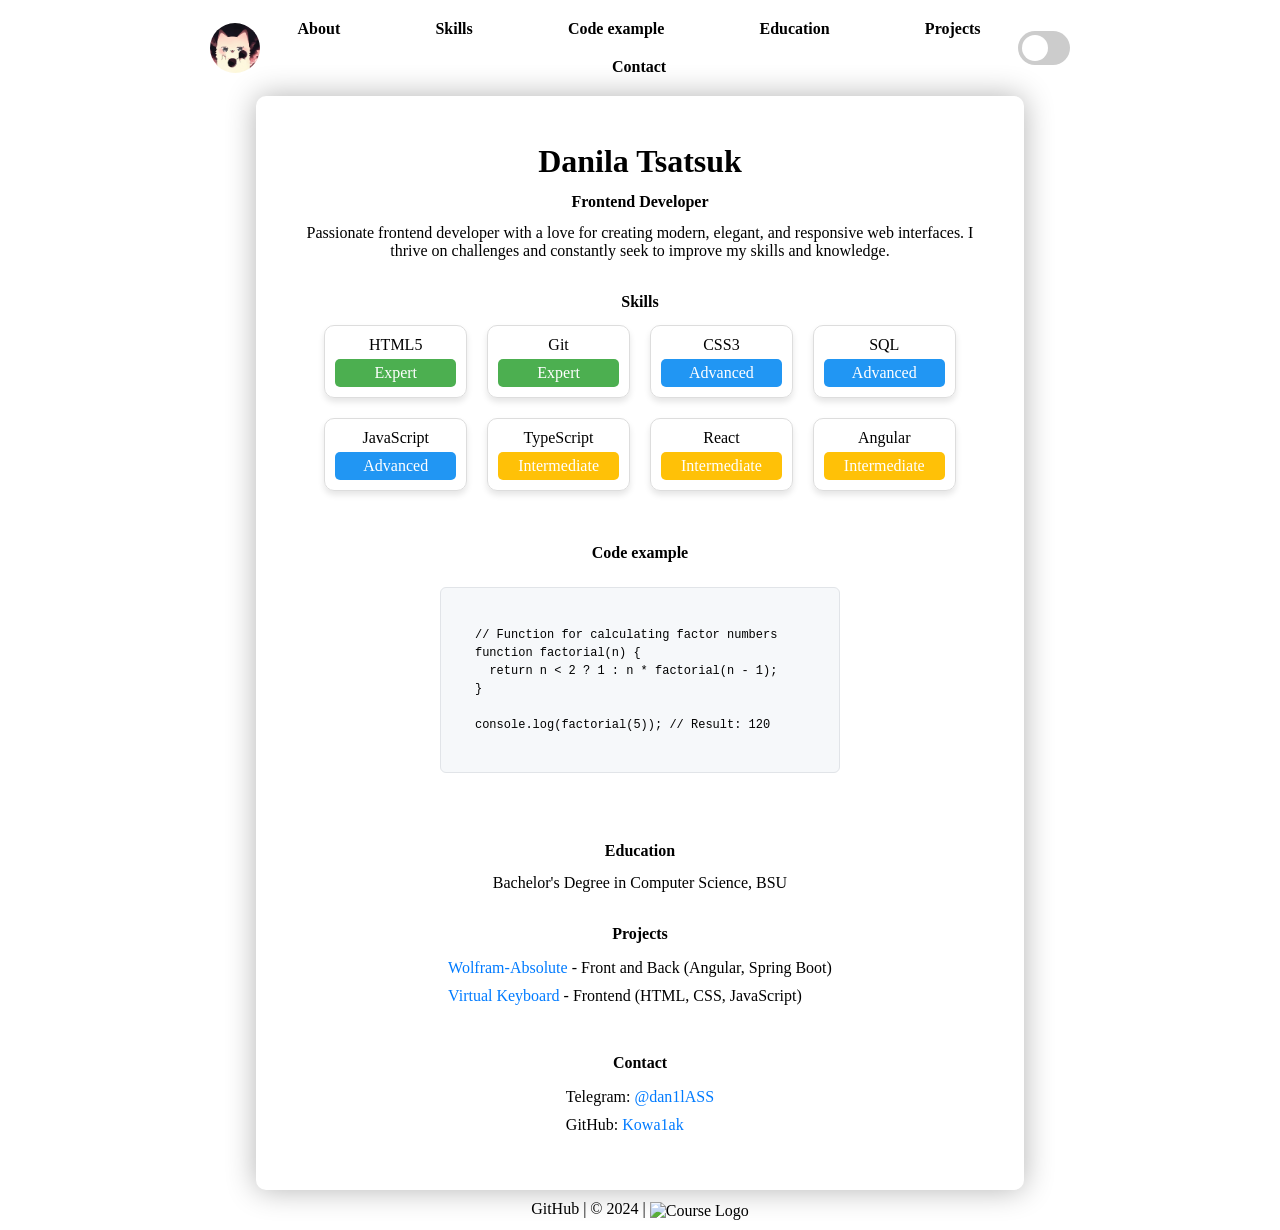
==== commit 34826d7d: "fix: bugs removed" ====
--- a/index.html
+++ b/index.html
@@ -8,7 +8,7 @@
   </head>
   <body>
     <header>
-      <img src="img/gojoart-scale-4_00x.jpg" alt="Avatar" srcset="" />
+      <img src="img/gojoart-scale-4_00x.jpg" alt="Avatar" />
       <nav>
         <ul>
           <li><a href="#about">About</a></li>
@@ -77,7 +77,7 @@
         <pre><code>
   // Function for calculating factor numbers
   function factorial(n) {
-    return n < 2 ? 1 : n * factorial(n - 1);
+    return n &lt; 2 ? 1 : n * factorial(n - 1);
   }
 
   console.log(factorial(5)); // Result: 120
@@ -101,7 +101,7 @@
             <a href="https://virtual-keyboard-app.vercel.app/"
               >Virtual Keyboard</a
             >
-            - Frontend (HTML, CSS, JavaScrip)
+            - Frontend (HTML, CSS, JavaScript)
           </li>
         </ul>
       </section>
